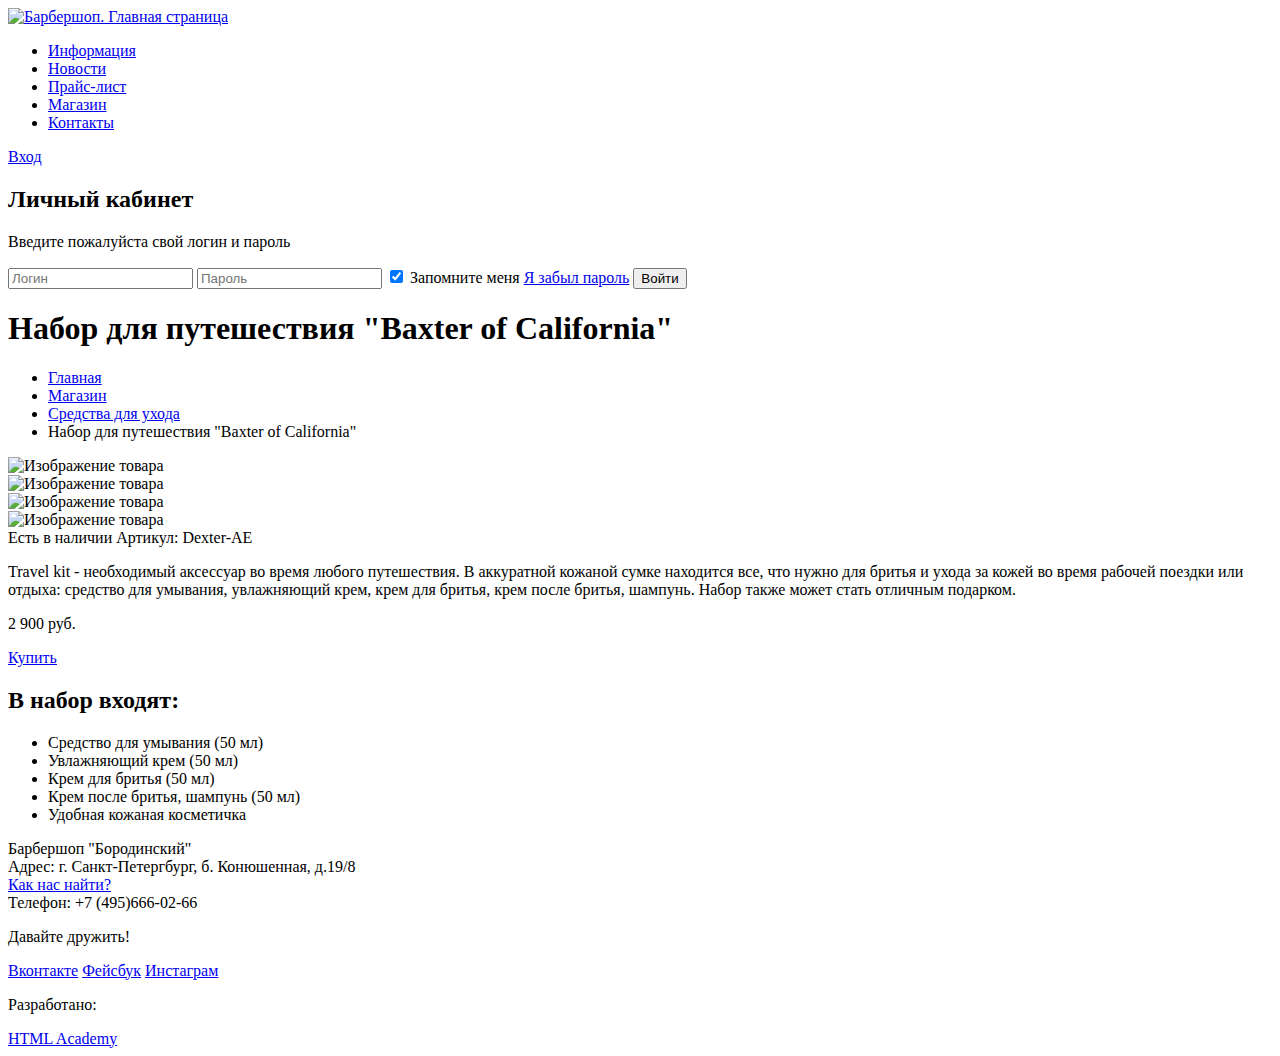
==== catalog-item.html @ 9fcf506f "Первая разметка" ====
<!DOCTYPE html>
<html lang="ru">
  <head>
    <meta charset="utf-8">
    <title>Набор для путешествия "Baxter of California". Барбершоп "Бородинский"</title>
  </head>
  <body>
      <header class="page-header">
          <div class="center-container">
            <a href="#" class="logo-to-main">
                <img src="http://placehold.it/150x50" alt="Барбершоп. Главная страница" width="150" height="50">
              </a>
            <nav class="site-navigation">
                <ul>
                    <li><a href="#">Информация</a></li>
                    <li><a href="#">Новости</a></li>
                    <li><a href="#">Прайс-лист</a></li>
                    <li><a href="#">Магазин</a></li>
                    <li><a href="#">Контакты</a></li>
                </ul>                
            </nav>
            <div class="user-block">
                <a href="#" class="login">Вход</a>
            </div>
          </div>
      </header>
      <main class="center-container">
          <div class="login-form"> <!--форма входа, в макете отсутствует, но я посчитал, что добавить ее нужно, т.к. кнопка есть-->
              <h2>Личный кабинет</h2>        
              <p>Введите пожалуйста свой логин и пароль</p>
              <form method="post" action="https://echo.htmlacademy.ru">
                  <input type="text" name="login" placeholder="Логин">
                  <input type="password" name="password" placeholder="Пароль">
                  <input type="checkbox" name="remember" id="remember" checked value="Запомните меня">
                  <label for="remember">Запомните меня</label>
                  <a href="#">Я забыл пароль</a>
                  <input type="submit" value="Войти">
              </form>
          </div>
          <span class="login-form-close"></span> <!-- Кнопка закрытия формы входа-->
          <h1>Набор для путешествия "Baxter of California"</h1>
          <div class="breadcrumbs">
              <ul class="breadcrumbs-list">
                  <li class="breadcrumbs-item"><a href="#">Главная</a></li>
                  <li class="breadcrumbs-item"><a href="#">Магазин</a></li>
                  <li class="breadcrumbs-item"><a href="#">Средства для ухода</a></li>
                  <li class="breadcrumbs-item">Набор для путешествия "Baxter of California"</li>
              </ul>
           </div>
          <div class="product-image">
              <img src="http://placehold.it/440x480" alt="Изображение товара" width="440" height="480">
          </div>
          <div class="product-gallery">
              <div class="product-gallery-item">
                  <img src="http://placehold.it/135x144" alt="Изображение товара" width="135" height="144">
              </div>
              <div class="product-gallery-item">
                  <img src="http://placehold.it/135x144" alt="Изображение товара" width="135" height="144">
              </div>
              <div class="product-gallery-item">
                  <img src="http://placehold.it/135x144" alt="Изображение товара" width="135" height="144">
              </div>
          </div>
          <div class="product-description">
              <span>Есть в наличии</span>
              <span class="vendor-code">Артикул: Dexter-AE</span>
              <p>Travel kit - необходимый аксессуар во время любого путешествия. В аккуратной кожаной сумке находится все, что нужно для бритья и ухода за кожей во время рабочей поездки или отдыха: средство для умывания, увлажняющий крем, крем для бритья, крем после бритья, шампунь. Набор также может стать отличным подарком.</p>
              <div class="product-price">
                      <p>2 900 руб.</p>
                  </div>
                  <a href="#" class="btn">Купить</a>
              <h2>В набор входят:</h2>
              <ul class="product-content">
                  <li>Средство для умывания (50 мл)</li>
                  <li>Увлажняющий крем (50 мл)</li>
                  <li>Крем для бритья (50 мл)</li>
                  <li>Крем после бритья, шампунь (50 мл)</li>
                  <li>Удобная кожаная косметичка</li>
              </ul>
          </div>
      </main>
      <footer class="page-footer">
          <div class="center-container">
              <div class="footer-contacts">
                  <p>Барбершоп "Бородинский"<br>
                      Адрес: г. Санкт-Петергбург, б. Конюшенная, д.19/8<br>
                      <a href="#">Как нас найти?</a><br>
                      Телефон: +7 (495)666-02-66                    
                  </p>
              </div>
              <div class="footer-social">
                  <p>Давайте дружить!</p>
                  <a class="social-btn social-btn-vk" href="#">Вконтакте</a>
                  <a class="social-btn social-btn-fb" href="#">Фейсбук</a>
                  <a class="social-btn social-btn-inst" href="#">Инстаграм</a>
              </div>
              <div class="footer-copyright">
                  <p>Разработано:</p>
                  <a href="https://htmlacademy.ru" class="btn">HTML Academy</a>
              </div>
          </div>
      </footer>
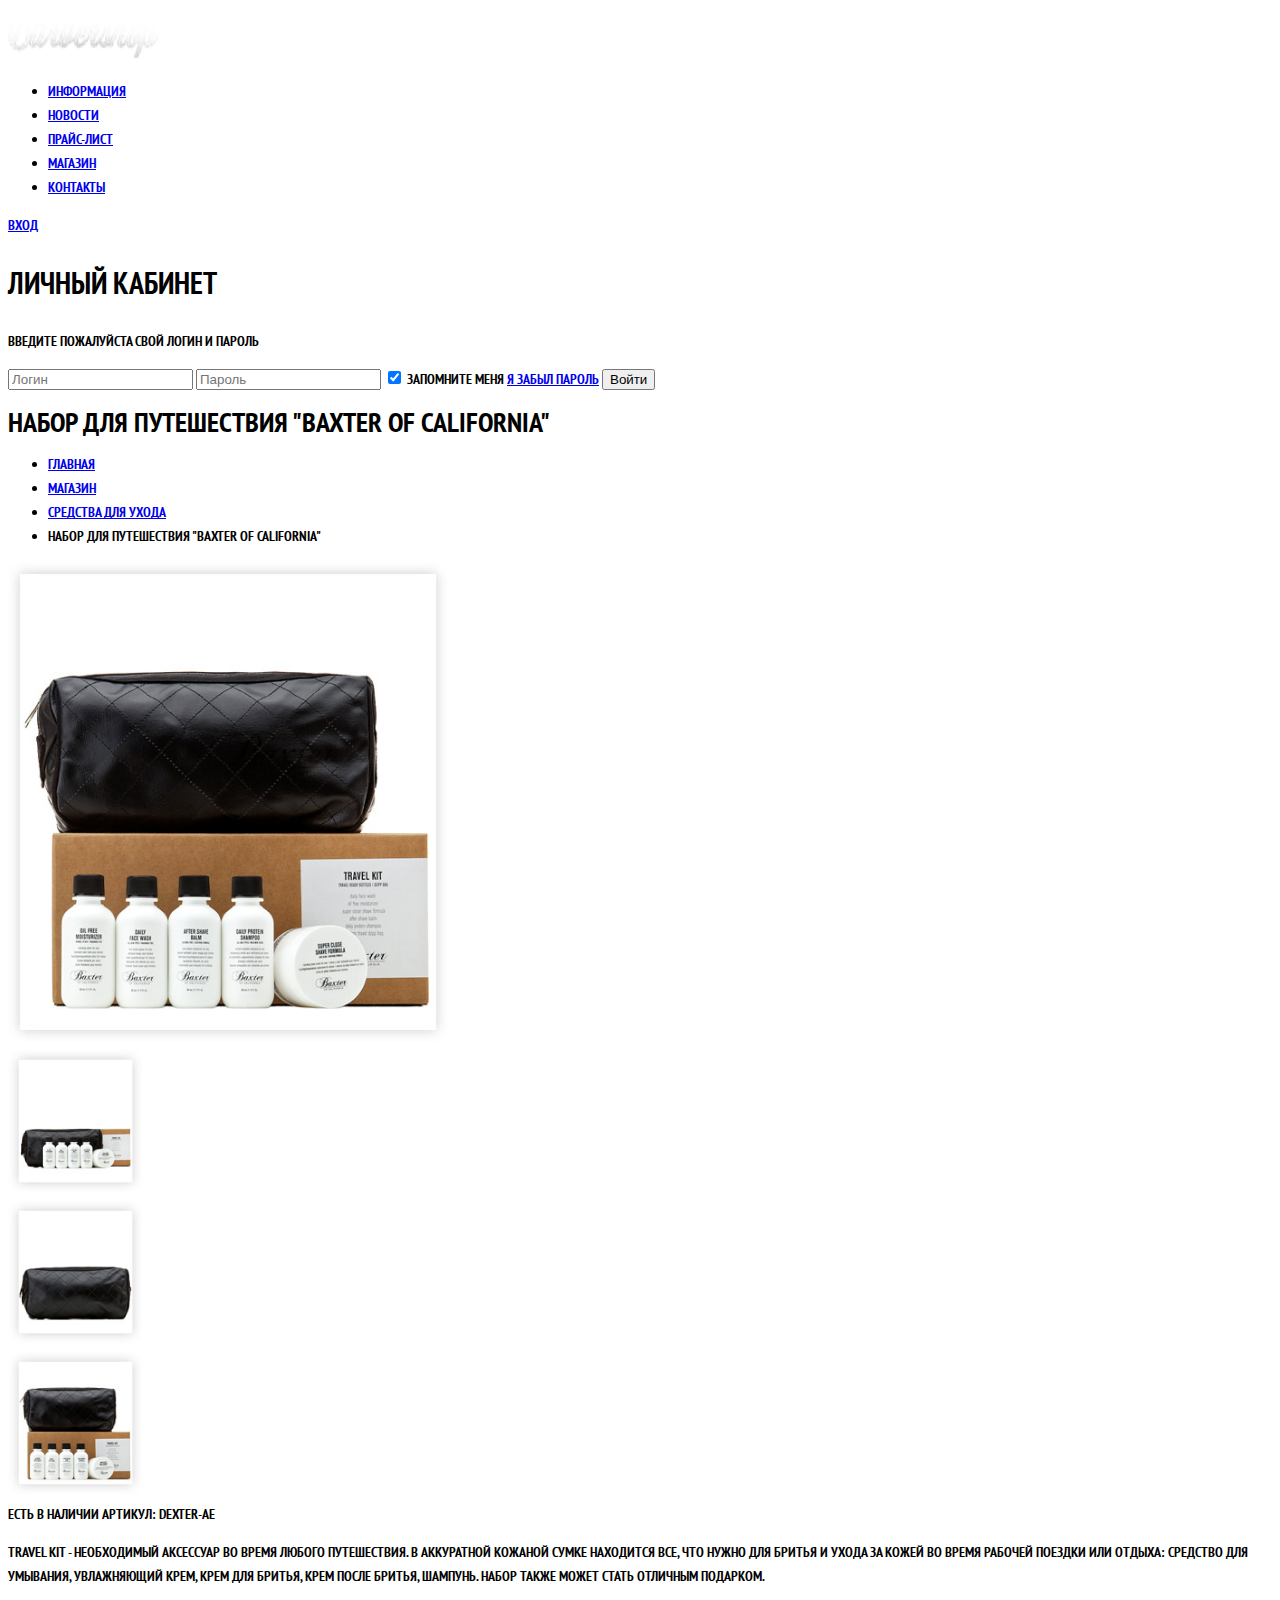
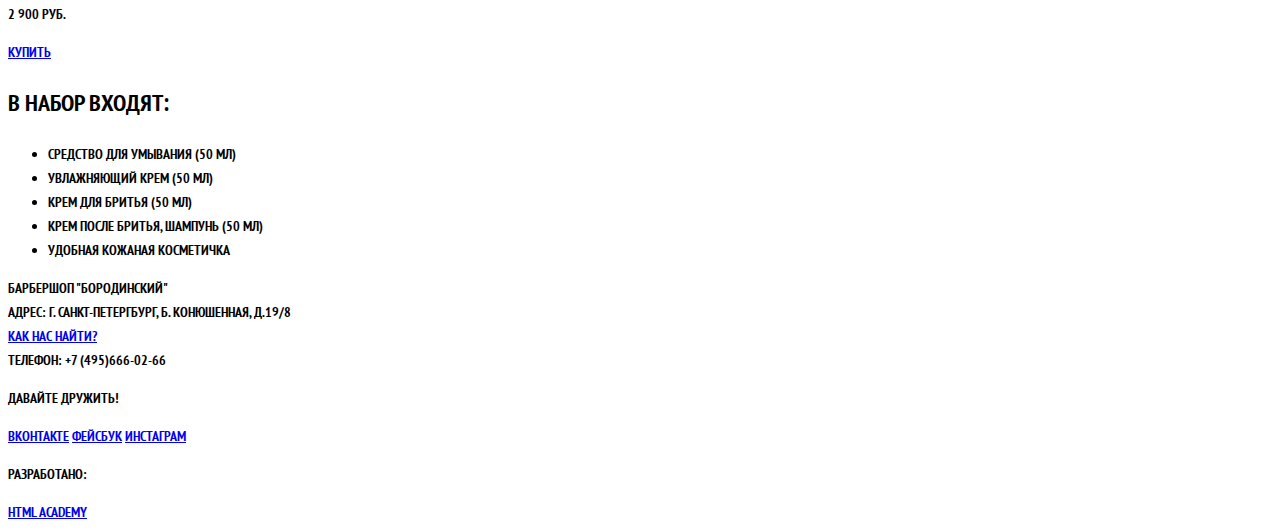
==== commit 8b595a54: "Графика и шрифты" ====
--- a/catalog-item.html
+++ b/catalog-item.html
@@ -3,12 +3,13 @@
   <head>
     <meta charset="utf-8">
     <title>Набор для путешествия "Baxter of California". Барбершоп "Бородинский"</title>
+    <link href="css/style.css" rel="stylesheet">
   </head>
   <body>
       <header class="page-header">
           <div class="center-container">
             <a href="#" class="logo-to-main">
-                <img src="http://placehold.it/150x50" alt="Барбершоп. Главная страница" width="150" height="50">
+                <img src="img/header%20logo.png" alt="Барбершоп. Главная страница" width="150" height="50">
               </a>
             <nav class="site-navigation">
                 <ul>
@@ -35,9 +36,9 @@
                   <label for="remember">Запомните меня</label>
                   <a href="#">Я забыл пароль</a>
                   <input type="submit" value="Войти">
+                  <span class="login-form-close"></span> <!-- Кнопка закрытия формы входа-->
               </form>
-          </div>
-          <span class="login-form-close"></span> <!-- Кнопка закрытия формы входа-->
+          </div>          
           <h1>Набор для путешествия "Baxter of California"</h1>
           <div class="breadcrumbs">
               <ul class="breadcrumbs-list">
@@ -47,18 +48,18 @@
                   <li class="breadcrumbs-item">Набор для путешествия "Baxter of California"</li>
               </ul>
            </div>
-          <div class="product-image">
-              <img src="http://placehold.it/440x480" alt="Изображение товара" width="440" height="480">
-          </div>
           <div class="product-gallery">
-              <div class="product-gallery-item">
-                  <img src="http://placehold.it/135x144" alt="Изображение товара" width="135" height="144">
+              <div class="product-gallery-big">
+                  <img src="img/gallery-big.jpg" alt="Изображение товара" width="440" height="480">        
               </div>
               <div class="product-gallery-item">
-                  <img src="http://placehold.it/135x144" alt="Изображение товара" width="135" height="144">
+                  <img src="img/gallery%201.jpg" alt="Изображение товара" width="135" height="144">
               </div>
               <div class="product-gallery-item">
-                  <img src="http://placehold.it/135x144" alt="Изображение товара" width="135" height="144">
+                  <img src="img/gallery%202.jpg" alt="Изображение товара" width="135" height="144">
+              </div>
+              <div class="product-gallery-item">
+                  <img src="img/gallery%203.jpg" alt="Изображение товара" width="135" height="144">
               </div>
           </div>
           <div class="product-description">
@@ -69,7 +70,7 @@
                       <p>2 900 руб.</p>
                   </div>
                   <a href="#" class="btn">Купить</a>
-              <h2>В набор входят:</h2>
+              <h3>В набор входят:</h3>
               <ul class="product-content">
                   <li>Средство для умывания (50 мл)</li>
                   <li>Увлажняющий крем (50 мл)</li>
--- a/css/style.css
+++ b/css/style.css
@@ -0,0 +1,42 @@
+/*
+main {
+    background: url(../img/background%20image.jpg) no-repeat;
+    background-color: #070707;
+}
+.page-header {
+    background-color: #000;
+}
+.center-container {
+    text-align: center;
+}
+.page-footer {
+    background: url(../img/footer.jpg);   
+}
+.content-container {
+    background: url(../img/light%20texture.png);
+}
+*/
+@font-face {
+    font-family: 'PT Sans Narrow Bold';
+    src: url('../fonts/ptsansnarrowbold.woff');
+}
+
+body {
+    font-family: 'PT Sans Narrow Bold';
+    font-size: 14px;
+    line-height: 24px;
+    color:#000;
+    font-weight: bold;
+    text-transform: uppercase
+}
+h2 {
+    font-size: 30px;
+    line-height: 42px;
+}
+.advantages h2 {
+    color: #f7f4f1;
+}
+h3 {
+    font-size: 24px;
+    line-height: 30px;
+}
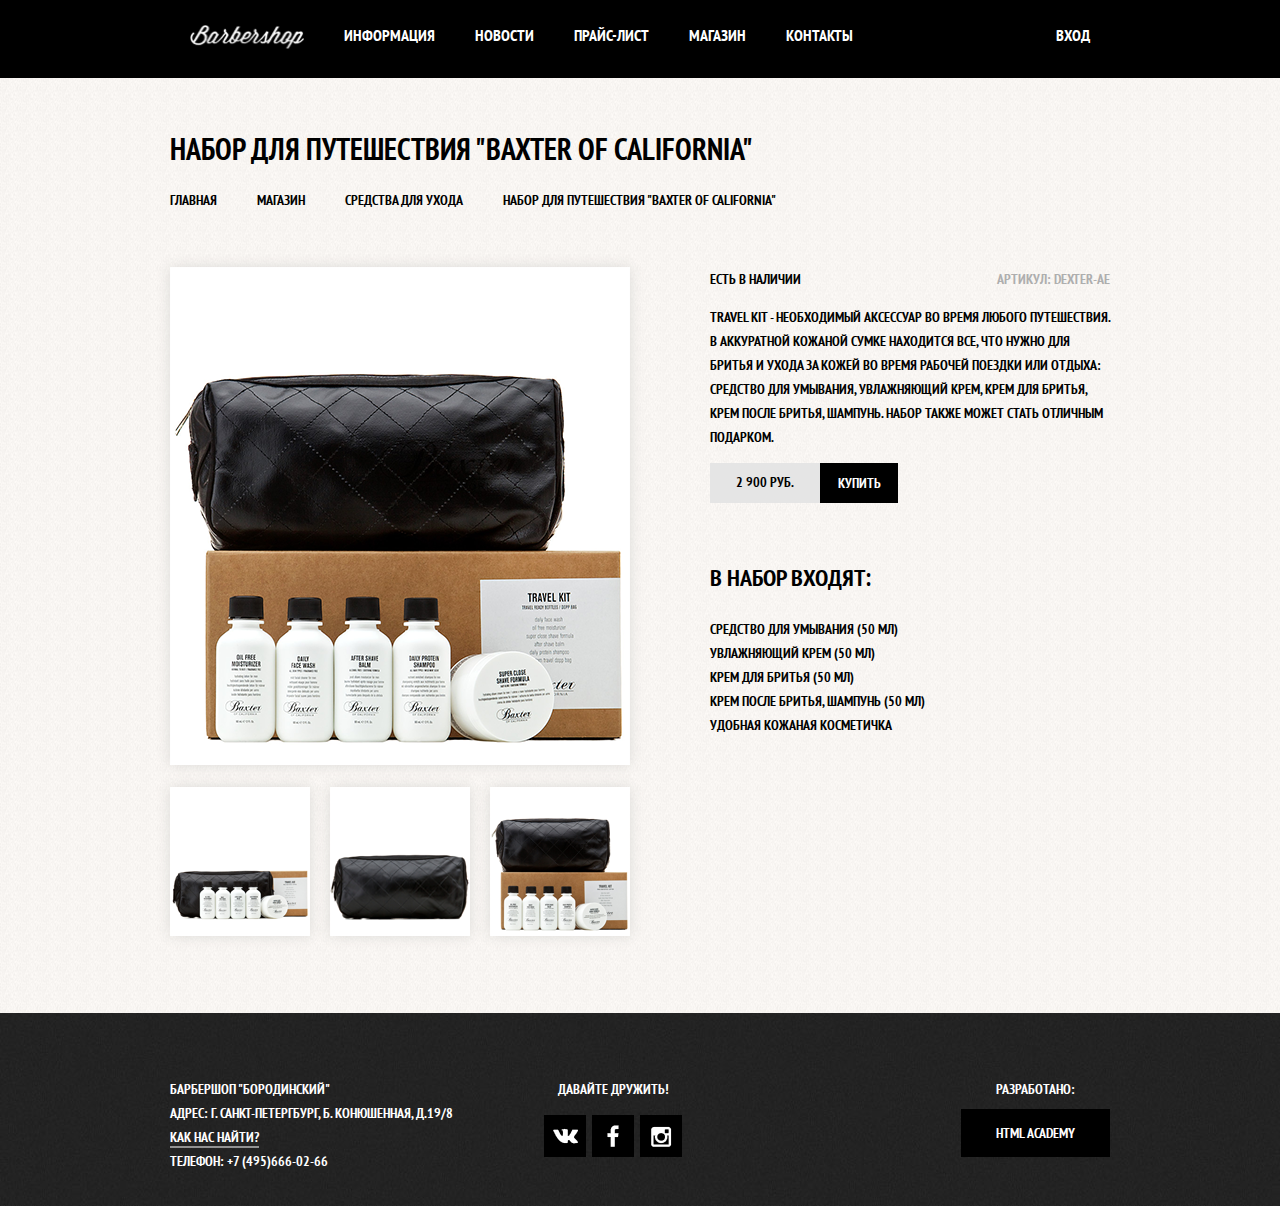
==== commit 00d3a127: "Сетка и еще чуть-чуть" ====
--- a/catalog-item.html
+++ b/catalog-item.html
@@ -7,16 +7,14 @@
   </head>
   <body>
       <header class="page-header">
-          <div class="center-container">
-            <a href="#" class="logo-to-main">
-                <img src="img/header%20logo.png" alt="Барбершоп. Главная страница" width="150" height="50">
-              </a>
-            <nav class="site-navigation">
-                <ul>
+          <div class="center-container clearfix">
+            <nav class="site-navigation ">
+                <ul class="clearfix">
+                    <li><a href="index.html"><img src="img/header%20logo.png" width="114" height="24"></a></li>
                     <li><a href="#">Информация</a></li>
                     <li><a href="#">Новости</a></li>
                     <li><a href="#">Прайс-лист</a></li>
-                    <li><a href="#">Магазин</a></li>
+                    <li><a href="catalog.html">Магазин</a></li>
                     <li><a href="#">Контакты</a></li>
                 </ul>                
             </nav>
@@ -25,7 +23,8 @@
             </div>
           </div>
       </header>
-      <main class="center-container">
+      <main class="texture-background"> 
+          <div class="center-container clearfix">
           <div class="login-form"> <!--форма входа, в макете отсутствует, но я посчитал, что добавить ее нужно, т.к. кнопка есть-->
               <h2>Личный кабинет</h2>        
               <p>Введите пожалуйста свой логин и пароль</p>
@@ -50,16 +49,16 @@
            </div>
           <div class="product-gallery">
               <div class="product-gallery-big">
-                  <img src="img/gallery-big.jpg" alt="Изображение товара" width="440" height="480">        
+                  <img src="img/gallery-big.png" alt="Изображение товара" width="460" height="498">        
               </div>
               <div class="product-gallery-item">
-                  <img src="img/gallery%201.jpg" alt="Изображение товара" width="135" height="144">
+                  <img src="img/gallery%201.png" alt="Изображение товара" width="140" height="149">
               </div>
               <div class="product-gallery-item">
-                  <img src="img/gallery%202.jpg" alt="Изображение товара" width="135" height="144">
+                  <img src="img/gallery%202.png" alt="Изображение товара" width="140" height="149">
               </div>
               <div class="product-gallery-item">
-                  <img src="img/gallery%203.jpg" alt="Изображение товара" width="135" height="144">
+                  <img src="img/gallery%203.png" alt="Изображение товара" width="140" height="149">
               </div>
           </div>
           <div class="product-description">
@@ -67,9 +66,9 @@
               <span class="vendor-code">Артикул: Dexter-AE</span>
               <p>Travel kit - необходимый аксессуар во время любого путешествия. В аккуратной кожаной сумке находится все, что нужно для бритья и ухода за кожей во время рабочей поездки или отдыха: средство для умывания, увлажняющий крем, крем для бритья, крем после бритья, шампунь. Набор также может стать отличным подарком.</p>
               <div class="product-price">
-                      <p>2 900 руб.</p>
-                  </div>
-                  <a href="#" class="btn">Купить</a>
+                  <span>2 900 руб.</span>
+                  <button href="#" class="btn">Купить</button>
+              </div>
               <h3>В набор входят:</h3>
               <ul class="product-content">
                   <li>Средство для умывания (50 мл)</li>
@@ -78,6 +77,7 @@
                   <li>Крем после бритья, шампунь (50 мл)</li>
                   <li>Удобная кожаная косметичка</li>
               </ul>
+          </div>
           </div>
       </main>
       <footer class="page-footer">
@@ -91,9 +91,9 @@
               </div>
               <div class="footer-social">
                   <p>Давайте дружить!</p>
-                  <a class="social-btn social-btn-vk" href="#">Вконтакте</a>
-                  <a class="social-btn social-btn-fb" href="#">Фейсбук</a>
-                  <a class="social-btn social-btn-inst" href="#">Инстаграм</a>
+                  <a class="social-btn social-btn-vk" href="#"></a>
+                  <a class="social-btn social-btn-fb" href="#"></a>
+                  <a class="social-btn social-btn-inst" href="#"></a>
               </div>
               <div class="footer-copyright">
                   <p>Разработано:</p>
--- a/css/style.css
+++ b/css/style.css
@@ -1,42 +1,444 @@
-/*
+body {
+    font-family: 'PT Sans Narrow Bold';
+    font-size: 0px;
+    line-height: 24px;
+    color:#000;
+    font-weight: bold;
+    margin: 0px;
+    padding: 0px;
+    text-transform: uppercase;
+}
 main {
     background: url(../img/background%20image.jpg) no-repeat;
+    background-size:150%;
     background-color: #070707;
 }
 .page-header {
     background-color: #000;
+    line-height: 20px;
+}
+.page-header li {
+    float: left;
+}
+.page-header a {    
+    display: inline-block;
+    color: #fff;
+    font-size: 16px;
+    padding: 25px 20px;
+    text-decoration: none;
+}
+.login-form {
+    position: absolute;
+    display: none;
+    left: 240px;
+    top:50px;    
+    font-size: 14px;
+    line-height: auto;
+    padding: 20px 80px 60px;
+    width: 460px;
+    background: #fff;
+    box-sizing: border-box;
+}
+.login-form-close {
+    
+}
+.login-form input[placeholder] {
+    width: 260px;
+    height: 40px;
+    border: 2px solid black;
+    margin-bottom: 8px;
+    padding: 0 18px;
+    font-family: inherit;
+    text-transform: inherit;
+}
+.login-form input[type="submit"] {
+    width: 300px;
+    height: 40px;
+    background: #000;
+    color: #fff;
+    text-transform: inherit;
+    font-family: inherit;
+    margin-top: 10px;
+    border: none;
+}
+.login-form a {
+    float: right;
+    text-decoration: none;    
+    border-bottom: 2px solid #b7b5b2;
+    color: #000;    
 }
 .center-container {
+    margin: 0 auto;
+    width: 940px;
+    padding: 0 10px;
+}
+main>.center-container {
+    padding-top: 60px;
+    padding-bottom: 65px;
+    position: relative;
+}
+.site-navigation {
+    width: 780px;
+    float: left;
+}
+ul {
+    list-style: none;
+    padding: 0px;
+}
+.user-block {
+    width: 140px;
+    float: right;
+    text-align: right;
+}
+.page-footer {
+    background: url(../img/footer.jpg);
+}
+.page-footer .center-container {
+    padding: 50px 0 40px;
+    box-sizing: border-box;
+    height: 193px;
+}
+.footer-contacts {
+    display: inline-block;
+    font-size: 14px;
+    color:#fff;
+}
+.footer-contacts a {
+    text-decoration: none;
+    color:#fff;
+    border-bottom: 2px solid #929292;
+}
+.footer-social {
+    display: inline-block;
+    min-width: 140px;
     text-align: center;
-}
-.page-footer {
-    background: url(../img/footer.jpg);   
+    font-size: 14px;
+    color:#fff;
+    margin: 0 0 0 90px;
+    vertical-align: top;
+}
+.social-btn {
+    display: inline-block;
+    width: 42px;
+    height: 42px;
+    margin-right: 3px;
+    background: #000;
+}
+.social-btn-inst {
+    background: url(../img/instagram.png) no-repeat 50% #000;
+}
+.social-btn-vk {
+    background: url(../img/vk.png) no-repeat 50% #000;
+}
+.social-btn-fb {
+    background: url(../img/facebook.png) no-repeat 50% #000;
+}
+.social-btn:last-child {
+    margin-right: 0px;
+}
+.footer-copyright {
+    float: right;
+    text-align: center;
+    font-size: 14px;
+    color:#fff;
+}
+.footer-copyright p {
+    margin-bottom: 20px;
 }
 .content-container {
-    background: url(../img/light%20texture.png);
-}
-*/
+    width: 940px;
+    padding: 20px 80px 50px;
+    box-sizing: border-box;
+    background:
+    url("../img/content-line.png") no-repeat 50%,
+    url("../img/light%20texture.png");
+    margin-top:35px;
+    font-size: 14px;
+    line-height: 24px;
+}
+.content-left {
+    width: 380px;
+    padding:0;
+    float: left;
+}
+.content-left p {
+    margin-bottom: 25px;
+}
+.content-right {
+    width: 300px;
+    float:right;
+}
+time {
+    font-size: 14px;
+    line-height: auto;
+    text-transform: none;
+}
+.news li {
+    margin-bottom: 20px;
+}
+.news li:last-child {
+    margin-bottom: 40px;
+}
+.news p {
+    margin-bottom: 0px;
+}
+.gallery {
+    width: 288px;
+    height: 164px;
+    background-color: #fff;
+    padding: 8px;
+    margin-bottom: 38px;
+}
+.gallery-content {
+    margin: 0px;
+}
+.btn {
+    width: 140px;
+    height: 45px;
+    box-sizing: border-box;
+    font-size: 14px;
+    text-decoration: none;
+    color: #fff;
+    text-transform: uppercase;
+    font-family: inherit;
+    padding: 15px 35px;
+    background-color: #000;
+    border: none;
+    margin-right: 17px;
+}
+.btn:last-child {
+    margin-right: 0px;
+}
+.map-container {
+    position: absolute;
+    display: none;
+    width: 766px;
+    height: 560px;
+    padding: 8px;
+    background: #fff;
+    top: 485px;
+}
 @font-face {
     font-family: 'PT Sans Narrow Bold';
     src: url('../fonts/ptsansnarrowbold.woff');
 }
 
-body {
-    font-family: 'PT Sans Narrow Bold';
-    font-size: 14px;
-    line-height: 24px;
-    color:#000;
-    font-weight: bold;
-    text-transform: uppercase
-}
 h2 {
     font-size: 30px;
     line-height: 42px;
 }
-.advantages h2 {
+.content-container h2 {
+    margin-bottom: 20px;
+}
+.login-form h2 {
+    margin-bottom: -1px;
+}
+.main-logo {
+    margin: 0 auto;
+    width: 368px;
+    height: 204px;
+}
+.advantages {
     color: #f7f4f1;
+    width: 940px;
+}
+.advantages-item {
+    display: inline-block;
+    width: 280px;
+    text-align: center;
+    margin-right: 20px;
+    padding: 0 5px;
+    vertical-align: top;
+    background: url(../img/advantages%20figure.svg) no-repeat 50% 75px;
+}
+.advantages-item:last-child {
+    margin-right: 0px;
+}
+.advantages-item p {
+    margin-top: 60px;
+    font-size: 14px;
+    line-height: 24px;
 }
 h3 {
     font-size: 24px;
     line-height: 30px;
 }
+.clearfix::after {
+    content: "";
+    display: table;
+    clear: both;
+}
+.appointment-form {
+    font-size: 0px;
+}
+.appointment-form input {
+    width: 100px;
+    padding: 10px 18px;
+    margin-right: 20px;
+    margin-bottom: 20px;
+    border: 2px solid #000;
+    text-transform: uppercase;
+    font-family: inherit;
+}
+.appointment-form input:nth-child(2n) {
+    margin-right: 0px;
+}
+.appointment-form .btn {
+    width: 300px;
+}
+/* 
+Страница каталога 
+*/
+.texture-background {
+    background: url(../img/light%20texture.png);
+}
+h1 {
+    font-family: inherit;
+    font-size: 30px;
+    line-height: 42px;
+    margin-top: -10px;
+}
+.breadcrumbs-item {
+    display: inline;
+    font-family: inherit;
+    font-size: 14px;
+    line-height: 20px;
+    margin-right: 40px;
+}
+.breadcrumbs-item a {
+    color: #000;
+    text-decoration: none;
+}
+.filter{
+    width: 220px;
+    float: left;
+}
+fieldset {
+    width: 220px;
+    float: left;
+    border: none;
+    margin-top: 20px;
+    font-size: 14px;
+    line-height: 18px;
+}
+.filter label {
+    display: inline-block;
+    width: 220px;
+    margin-bottom: 17px;
+}
+.product-container {
+    width: 700px;
+    float: right;
+    margin-top: 55px;
+}
+.product-item {
+    display:inline-block;
+    vertical-align: top;
+    width:220px;
+    height: 286px;
+    box-sizing: border-box;
+    padding-left: 16px;
+    padding-right: 16px;
+    margin-bottom: 20px;
+    margin-right: 20px;
+    font-size: 14px;
+    line-height: 18px;
+    background-color: #fff;
+    box-shadow: 0 0 10px #dcdad7;
+}
+.product-item:nth-child(3n) {
+    margin-right: 0px;
+}
+.product-item img {
+    margin-left: -16px;
+    margin-bottom: -18px;
+}
+.product-item a {
+    text-decoration: none;
+    text-transform: none;
+    color:#000;
+}
+.product-price {
+    font-size: 0px;
+    margin-bottom: 16px;
+}
+.product-price span{
+    display: inline-block;
+    width: 110px;
+    height: 40px;
+    padding: 10px 0;
+    font-size: 14px;
+    line-height: 18px;
+    text-align: center;
+    box-sizing: border-box;
+    background-color: #e5e5e5;
+    vertical-align: top;
+}
+.product-price .btn {
+    display: inline-block;
+    width: 78px;
+    height: 40px;
+    padding: 0px;
+    text-align: center
+}
+.pages-container {
+    clear: both;
+    margin-left: 240px;
+}
+.pages-container li{
+    display: inline-block;
+    width: 40px;
+    height: 40px;
+    box-sizing: border-box;
+    margin-right: 7px;
+    
+    font-size: 14px;
+    color:#fff;
+    vertical-align: top;
+}
+.pages-container a {
+    display: inline-block;
+    padding: 8px 17px;
+    color:#fff;
+    text-decoration: none;
+    background: #000;
+}
+.pages-container span {
+    display: inline-block;
+    padding: 8px 17px;
+    color:#000;
+}
+/*
+Страница товара
+*/
+.product-gallery {
+    float: left;
+    width: 460px;
+    margin-top: 50px;
+}
+.product-gallery img {
+    box-shadow: 0 0 13px #dcdad7;
+}
+.product-gallery-big {
+    margin-bottom: 10px;
+}
+.product-gallery-item {
+    display: inline-block;
+    margin-right: 20px;
+}
+.product-gallery-item:nth-child(4n) {
+    margin-right: 0px;
+}
+.product-description {
+    float: right;
+    width: 400px;
+    margin-top: 50px;
+    font-size:14px;
+}
+.vendor-code {
+    float: right;
+    color: #aeaeae;
+}
+.product-description h3 {
+    margin-top: 60px;
+}
